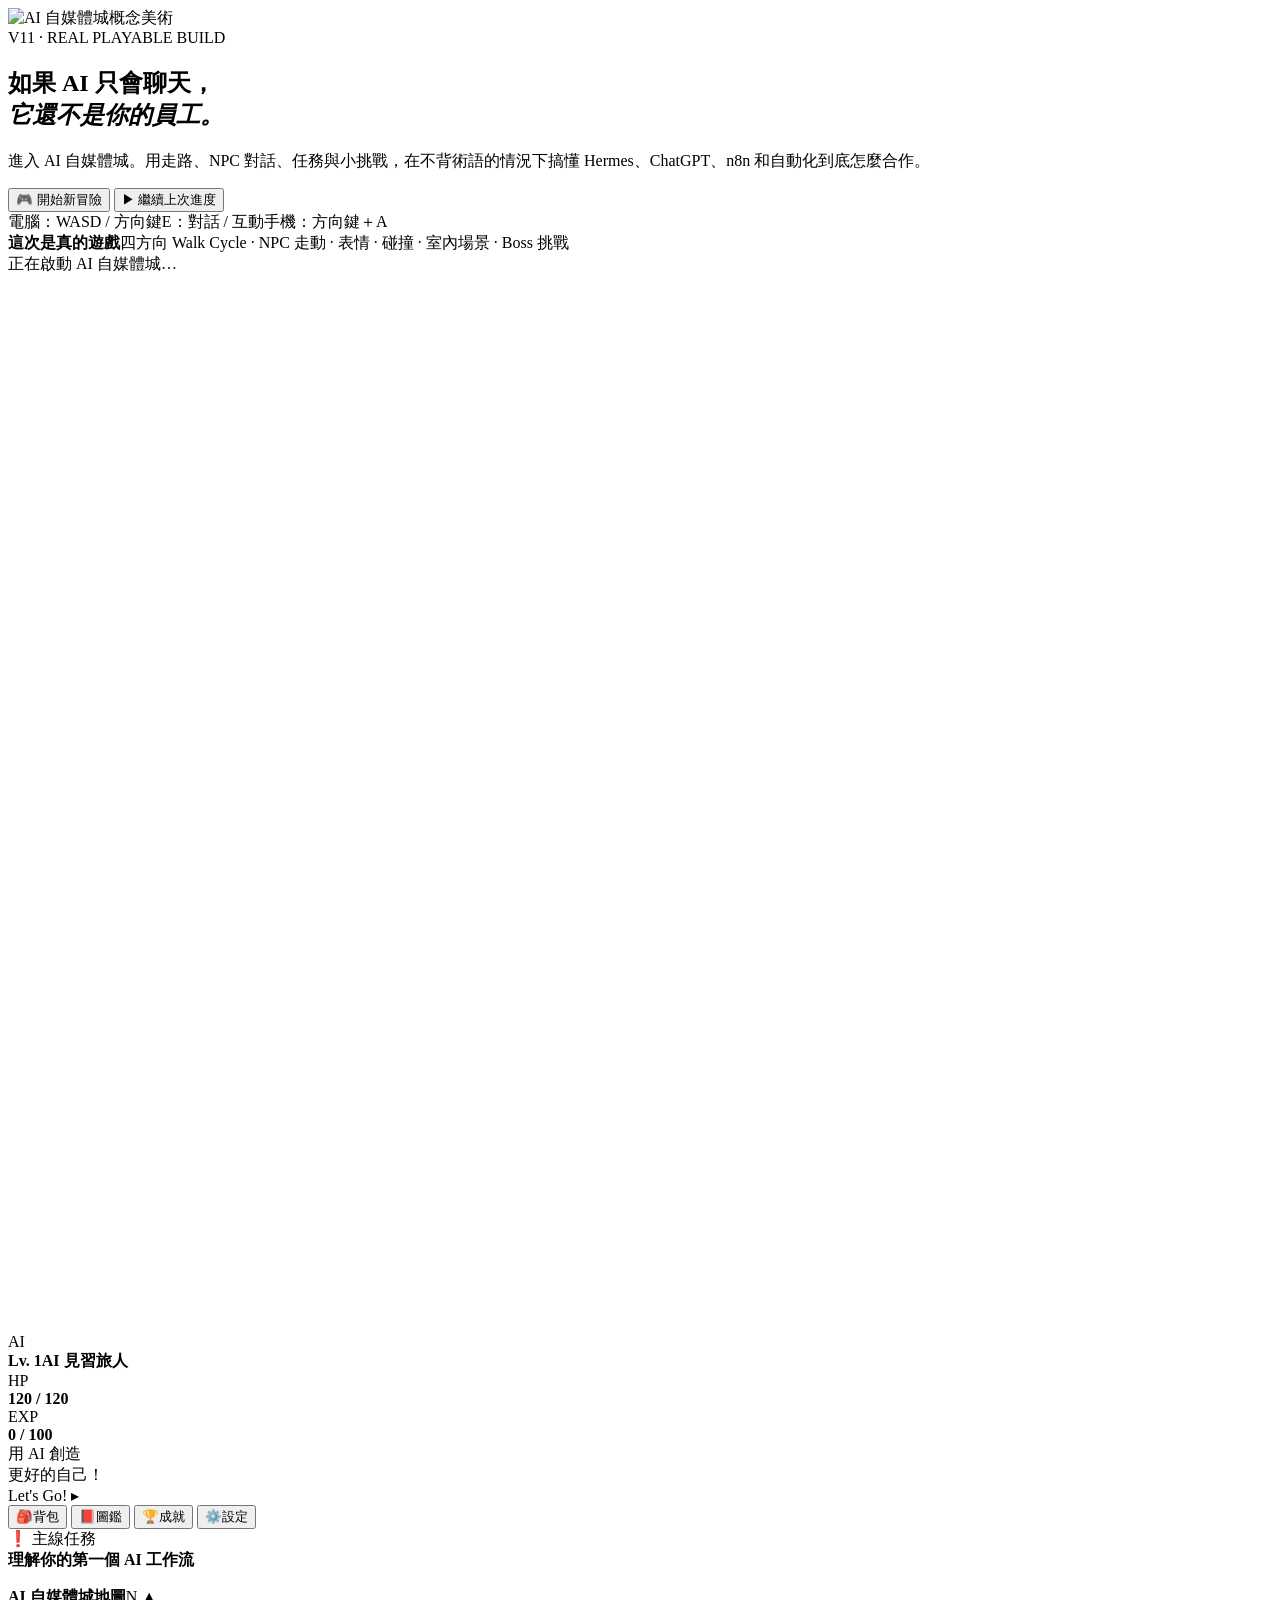
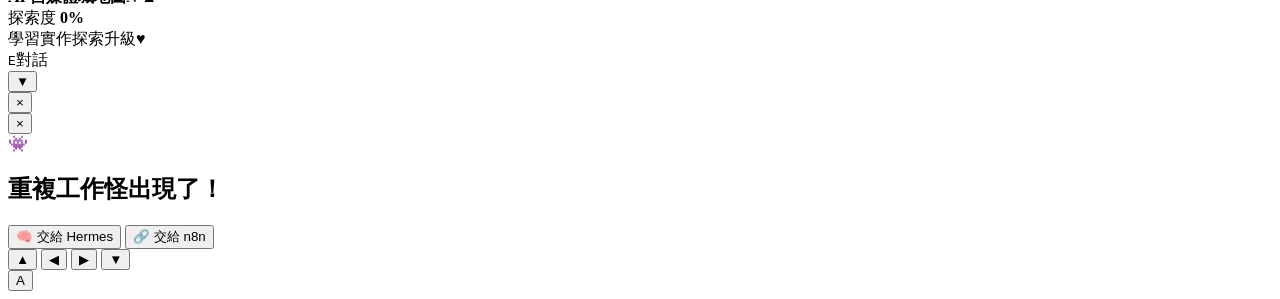
==== hermes-agent-adventure-v11/index.html @ c8101071 "Add tested V11 game entry" ====
<!doctype html>
<html lang="zh-Hant">
<head>
  <meta charset="utf-8">
  <meta name="viewport" content="width=device-width,initial-scale=1,viewport-fit=cover">
  <meta name="theme-color" content="#07162a">
  <title>Hermes AI Agent 冒險 V11｜AI 自媒體城</title>
  <meta name="description" content="可玩的 AI Agent 教學 RPG：走地圖、和 NPC 對話、解任務、打倒重複工作怪，理解 Hermes、ChatGPT、n8n 與自媒體自動化。">
  <link rel="stylesheet" href="styles.css">
</head>
<body>
  <main id="app">
    <section id="splash" class="splash">
      <img class="splash-art" data-concept src="" alt="AI 自媒體城概念美術">
      <div class="splash-shade"></div>
      <div class="splash-copy">
        <span class="version-pill">V11 · REAL PLAYABLE BUILD</span>
        <h1>如果 AI 只會聊天，<br><em>它還不是你的員工。</em></h1>
        <p>進入 AI 自媒體城。用走路、NPC 對話、任務與小挑戰，在不背術語的情況下搞懂 Hermes、ChatGPT、n8n 和自動化到底怎麼合作。</p>
        <div class="splash-actions">
          <button id="startBtn" class="primary-btn" type="button">🎮 開始新冒險</button>
          <button id="continueBtn" class="soft-btn" type="button">▶ 繼續上次進度</button>
        </div>
        <div class="control-help"><span>電腦：WASD / 方向鍵</span><span>E：對話 / 互動</span><span>手機：方向鍵＋A</span></div>
      </div>
      <div class="splash-callout"><b>這次是真的遊戲</b><span>四方向 Walk Cycle · NPC 走動 · 表情 · 碰撞 · 室內場景 · Boss 挑戰</span></div>
    </section>

    <section id="gameShell" class="game-shell" aria-label="Hermes AI Agent 冒險遊戲">
      <div id="bootStatus" class="boot-status">正在啟動 AI 自媒體城…</div>
      <canvas id="gameCanvas" width="1600" height="900" aria-label="遊戲地圖"></canvas>
      <canvas id="miniMap" width="220" height="150" aria-label="迷你地圖"></canvas>

      <div class="hud hud-player">
        <div class="portrait pixel-portrait"><span>AI</span></div>
        <div class="hud-player-copy">
          <div class="hud-line"><b id="playerLevel">Lv. 1</b><strong id="playerTitle">AI 見習旅人</strong></div>
          <div class="bar-row"><span>HP</span><div class="bar"><i class="hp-fill"></i></div><b>120 / 120</b></div>
          <div class="bar-row"><span>EXP</span><div class="bar"><i id="expFill" class="exp-fill"></i></div><b id="expText">0 / 100</b></div>
        </div>
      </div>

      <div class="hud slogan-box">用 AI 創造<br>更好的自己！<br><span>Let's Go! ▸</span></div>

      <div class="top-menu" aria-label="遊戲選單">
        <button data-panel="bag" type="button">🎒<span>背包</span></button>
        <button data-panel="dex" type="button">📕<span>圖鑑</span></button>
        <button data-panel="achieve" type="button">🏆<span>成就</span></button>
        <button data-panel="settings" type="button">⚙️<span>設定</span></button>
      </div>

      <aside class="hud quest-panel">
        <div class="panel-title">❗ 主線任務</div>
        <strong id="questName">理解你的第一個 AI 工作流</strong>
        <ul id="questList"></ul>
      </aside>

      <aside class="hud minimap-panel">
        <div class="minimap-head"><b>AI 自媒體城地圖</b><span>N ▲</span></div>
        <div class="explore-row">探索度 <b id="explorePct">0%</b></div>
      </aside>

      <div class="right-banner"><span>學習</span><span>實作</span><span>探索</span><span>升級</span><b>♥</b></div>
      <div id="interactHint" class="interact-hint"><kbd>E</kbd><span>對話</span></div>
      <div id="areaBanner" class="area-banner"></div>
      <div id="toast" class="toast"></div>

      <div id="dialogue" class="dialogue hidden" role="dialog" aria-modal="true">
        <div id="speakerAvatar" class="speaker-avatar"></div>
        <div class="dialogue-main">
          <div class="dialogue-name" id="speakerName"></div>
          <div class="dialogue-text" id="dialogueText"></div>
          <div id="dialogueMood" class="dialogue-mood"></div>
        </div>
        <button id="dialogueNext" class="dialogue-next" type="button" aria-label="下一句">▼</button>
      </div>

      <div id="panel" class="modal-panel hidden" role="dialog" aria-modal="true">
        <div class="modal-card">
          <button id="panelClose" class="panel-close" type="button">×</button>
          <div id="panelContent"></div>
        </div>
      </div>

      <div id="battle" class="modal-panel hidden" role="dialog" aria-modal="true">
        <div class="battle-card">
          <button id="battleClose" class="panel-close" type="button">×</button>
          <div class="battle-monster">👾</div>
          <h2>重複工作怪出現了！</h2>
          <p id="battleQuestion"></p>
          <div class="battle-actions">
            <button data-answer="hermes" type="button">🧠 交給 Hermes</button>
            <button data-answer="n8n" type="button">🔗 交給 n8n</button>
          </div>
          <div id="battleFeedback" class="battle-feedback"></div>
          <div class="monster-hp"><i id="monsterHp"></i></div>
        </div>
      </div>

      <div class="mobile-controls" aria-label="手機控制器">
        <div class="dpad">
          <button data-dir="up" type="button">▲</button>
          <button data-dir="left" type="button">◀</button>
          <button data-dir="right" type="button">▶</button>
          <button data-dir="down" type="button">▼</button>
        </div>
        <button id="mobileAction" class="action-a" type="button">A</button>
      </div>
    </section>
  </main>
  <script src="../hermes-agent-adventure-v10/concept1.js"></script>
  <script src="../hermes-agent-adventure-v10/concept2.js"></script>
  <script src="../hermes-agent-adventure-v10/concept3.js"></script>
  <script src="concept-loader.js"></script>
  <script src="game.js"></script>
</body>
</html>
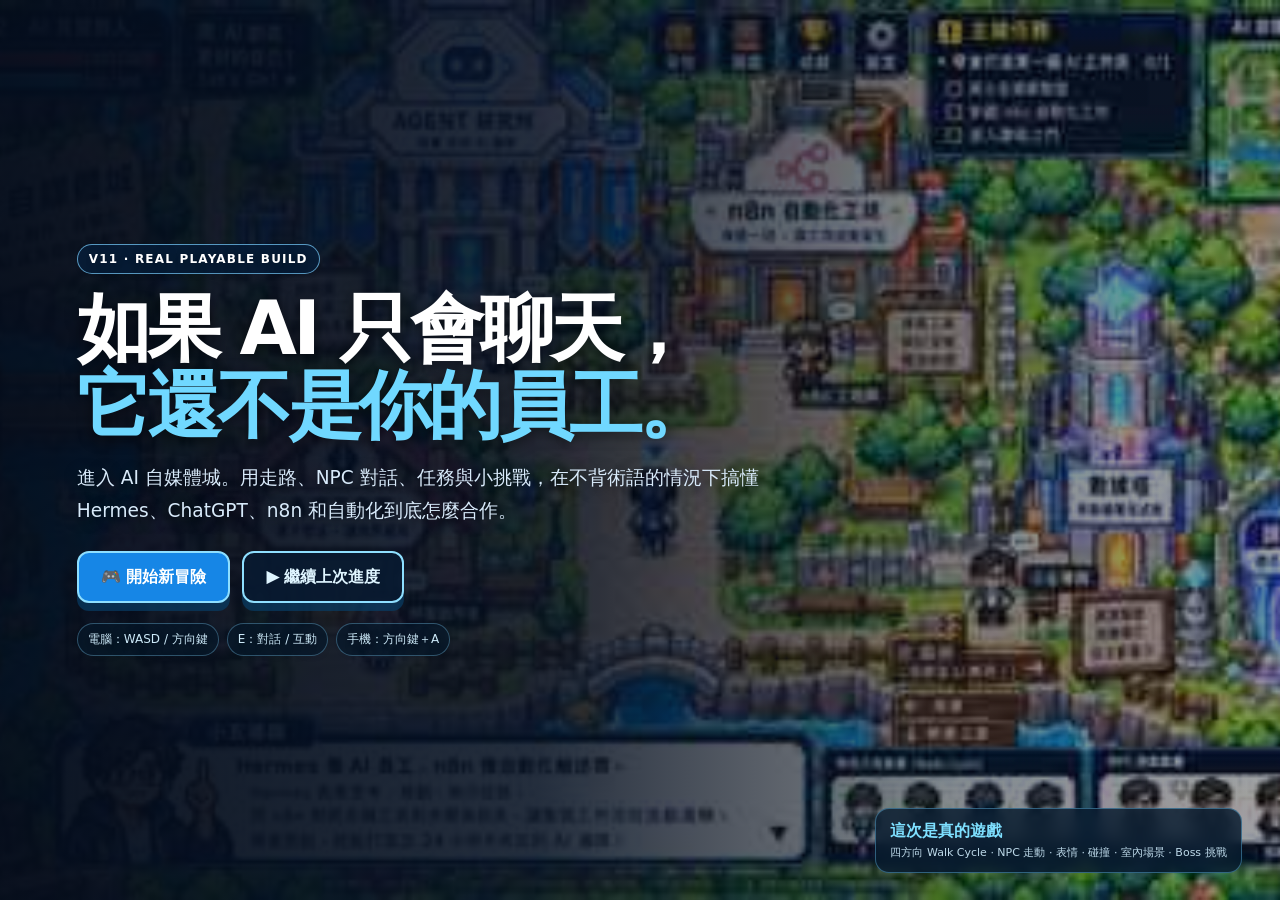
==== commit 1328bb85: "Switch V11 deployment to tested modular game runtime" ====
--- a/hermes-agent-adventure-v11/index.html
+++ b/hermes-agent-adventure-v11/index.html
@@ -112,6 +112,9 @@
   <script src="../hermes-agent-adventure-v10/concept2.js"></script>
   <script src="../hermes-agent-adventure-v10/concept3.js"></script>
   <script src="concept-loader.js"></script>
-  <script src="game.js"></script>
+  <script src="core.js"></script>
+  <script src="render.js"></script>
+  <script src="gameplay.js"></script>
+  <script src="main.js"></script>
 </body>
-</html>
+</html>
--- a/hermes-agent-adventure-v11/styles.css
+++ b/hermes-agent-adventure-v11/styles.css
@@ -0,0 +1,3 @@
+:root{--navy:#07162a;--navy2:#0b2342;--blue:#38a7ff;--cyan:#59ddff;--gold:#ffd15a;--ink:#102438;--white:#f8fbff;--line:#58b9ff;--shadow:0 18px 40px rgba(0,0,0,.34)}*{box-sizing:border-box}html,body{width:100%;height:100%;margin:0;overflow:hidden;background:#061221;font-family:"Noto Sans TC",system-ui,-apple-system,sans-serif}button{font:inherit}.hidden{display:none!important}#app{width:100%;height:100%}.splash{position:fixed;inset:0;display:grid;place-items:center;overflow:hidden;background:#061221;z-index:50}.splash-art{position:absolute;inset:0;width:100%;height:100%;object-fit:cover;filter:saturate(1.08) brightness(.72)}.splash-shade{position:absolute;inset:0;background:linear-gradient(90deg,rgba(4,13,28,.96) 0%,rgba(5,16,34,.82) 42%,rgba(6,18,33,.28) 74%,rgba(5,12,22,.12) 100%)}.splash-copy{position:relative;width:min(760px,calc(100% - 40px));margin-right:auto;margin-left:6vw;color:white;text-shadow:0 3px 14px rgba(0,0,0,.55)}.version-pill{display:inline-block;padding:7px 11px;border:1px solid rgba(123,209,255,.7);border-radius:999px;background:rgba(8,31,59,.82);font-size:12px;font-weight:900;letter-spacing:.1em}.splash h1{font-size:clamp(42px,5.8vw,82px);line-height:1.04;margin:16px 0 18px;letter-spacing:-.05em}.splash h1 em{font-style:normal;color:#70d8ff}.splash p{font-size:clamp(16px,1.45vw,21px);line-height:1.75;max-width:700px;color:#d8eafa}.splash-actions{display:flex;gap:12px;flex-wrap:wrap;margin-top:24px}.primary-btn,.soft-btn{min-height:52px;border-radius:12px;padding:0 22px;font-weight:950;border:2px solid #8edfff;box-shadow:0 8px 0 rgba(8,60,100,.7);cursor:pointer;transition:.15s}.primary-btn{background:#1686e6;color:#fff}.soft-btn{background:rgba(8,26,49,.86);color:#dff5ff}.primary-btn:hover,.soft-btn:hover{transform:translateY(-2px)}.control-help{display:flex;gap:8px;flex-wrap:wrap;margin-top:20px}.control-help span{padding:7px 10px;border-radius:999px;background:rgba(7,25,44,.72);border:1px solid rgba(125,200,240,.35);font-size:12px;color:#cce9f8}.splash-callout{position:absolute;right:3vw;bottom:3vh;display:grid;gap:3px;padding:12px 14px;border-radius:14px;background:rgba(6,25,45,.8);border:1px solid rgba(109,200,247,.4);color:#fff;backdrop-filter:blur(10px)}.splash-callout b{color:#7ee0ff}.splash-callout span{font-size:11px;color:#bdd9e9}.game-shell{position:fixed;inset:0;display:grid;place-items:center;background:#07111d center/cover no-repeat}.game-shell:before{content:"";position:absolute;inset:0;background:rgba(3,12,23,.52);pointer-events:none}.game-shell canvas#gameCanvas{position:relative;z-index:1;width:min(100vw,177.78vh);height:min(100vh,56.25vw);background:#5ca45a;box-shadow:0 0 0 4px #07162a,0 0 0 7px #2c6c9e,var(--shadow);image-rendering:pixelated}.boot-status{position:absolute;z-index:60;left:50%;top:50%;transform:translate(-50%,-50%);padding:12px 16px;border-radius:12px;background:#0b2543;color:#dff4ff;border:2px solid #54bfff;font-weight:900}.hud{position:absolute;z-index:4;color:white;background:linear-gradient(180deg,rgba(12,34,59,.97),rgba(7,23,43,.98));border:3px solid #54bfff;box-shadow:0 0 0 2px #102033,0 8px 16px rgba(0,0,0,.34),inset 0 0 0 2px rgba(255,255,255,.08);border-radius:7px}.hud-player{top:14px;left:18px;display:flex;gap:12px;padding:9px 12px;width:320px}.pixel-portrait{width:70px;height:70px;border-radius:50%;border:4px solid #70caff;background:radial-gradient(circle at 50% 42%,#f0c2a5 0 24%,#172c4b 25% 45%,#0f1724 46% 100%);display:grid;place-items:end center}.pixel-portrait span{font-size:10px;margin-bottom:7px;padding:2px 4px;background:#1a8ef0;border-radius:4px}.hud-player-copy{flex:1}.hud-line{display:flex;align-items:center;gap:10px}.hud-line b,.hud-line strong{font-size:18px}.bar-row{display:grid;grid-template-columns:34px 1fr 63px;gap:6px;align-items:center;font-size:11px;margin-top:6px}.bar{height:10px;background:#081322;border:2px solid #bddfff}.bar i{display:block;height:100%}.hp-fill{width:100%;background:#fa5d67}.exp-fill{width:0;background:#45c8ff;transition:width .3s}.slogan-box{top:14px;left:350px;width:154px;padding:8px 11px;font-size:17px;line-height:1.3;font-weight:900}.slogan-box span{font-size:13px;color:#ffd75b}.top-menu{position:absolute;z-index:4;top:14px;left:50%;transform:translateX(-50%);display:flex;gap:5px}.top-menu button{width:72px;height:72px;border:3px solid #3fb6ff;background:linear-gradient(#173b67,#0b203b);color:white;border-radius:8px;box-shadow:0 5px 0 #06182e;cursor:pointer;font-size:25px}.top-menu button:active{transform:translateY(3px);box-shadow:0 2px 0 #06182e}.top-menu button span{display:block;font-size:10px;font-weight:900;margin-top:1px}.quest-panel{top:14px;right:245px;width:290px;padding:10px 13px}.panel-title{font-size:17px;font-weight:950;color:#ffd452}.quest-panel>strong{font-size:13px;display:block;margin:5px 0 7px}.quest-panel ul{list-style:none;padding:0;margin:0;display:grid;gap:4px}.quest-panel li{font-size:11px;color:#dceaf6}.quest-panel li.done{text-decoration:line-through;color:#75e6a7}.minimap-panel{top:14px;right:18px;width:215px;height:187px;padding:8px}.minimap-head{display:flex;justify-content:space-between;align-items:center;font-size:12px}#miniMap{position:absolute;z-index:5;right:28px;top:49px;width:195px;height:132px;border:2px solid #65c7ff;background:#7cae6b;image-rendering:pixelated}.explore-row{position:absolute;right:10px;bottom:5px;font-size:10px}.right-banner{position:absolute;z-index:4;right:13px;top:220px;display:grid;background:#1d6ac1;border:4px solid #f4bd48;box-shadow:0 6px 0 #0d2d54;border-radius:4px;overflow:hidden}.right-banner span{padding:8px 10px;color:white;font-weight:900;border-bottom:1px solid rgba(255,255,255,.23);writing-mode:vertical-rl}.right-banner b{padding:5px;text-align:center;color:#ff9bb2}.interact-hint{position:absolute;z-index:8;left:50%;bottom:190px;transform:translateX(-50%) translateY(12px);opacity:0;transition:.2s;background:rgba(4,20,36,.93);color:white;border:2px solid #6fd1ff;padding:8px 12px;border-radius:8px;display:flex;gap:8px;align-items:center}.interact-hint.show{opacity:1;transform:translateX(-50%)}.interact-hint kbd{background:white;color:#102235;padding:4px 7px;border-radius:5px;font-weight:900}.area-banner,.toast{position:absolute;left:50%;transform:translateX(-50%);opacity:0;pointer-events:none;transition:.25s;z-index:11}.area-banner{top:110px;padding:10px 18px;border-radius:999px;background:rgba(8,26,46,.92);color:#fff;border:2px solid #66cbff;font-weight:900}.toast{top:160px;padding:10px 14px;background:#fff5bc;color:#553f1d;border:3px solid #e1b543;border-radius:7px;font-weight:900;box-shadow:var(--shadow)}.area-banner.show,.toast.show{opacity:1}.dialogue{position:absolute;z-index:20;left:13.5%;right:13.5%;bottom:12px;min-height:165px;border-radius:8px;background:linear-gradient(#fff,#edf8ff);border:6px solid #12385d;box-shadow:0 0 0 3px #59bdff,0 8px 30px rgba(0,0,0,.45);display:grid;grid-template-columns:150px 1fr 48px;gap:15px;padding:12px 18px;color:#17304d}.speaker-avatar{width:130px;height:130px;background:linear-gradient(#182c47,#0a1524);border:4px solid #52bdfc;border-radius:5px;display:grid;place-items:center;overflow:hidden}.speaker-avatar canvas{width:100%;height:100%;image-rendering:pixelated}.dialogue-name{display:inline-block;background:#11395e;color:#fff;border:3px solid #65c8ff;padding:5px 18px;font-weight:950;transform:translateY(-27px);margin-bottom:-17px}.dialogue-text{font-size:18px;line-height:1.65;font-weight:800}.dialogue-text small{display:block;font-size:14px;color:#466079;margin-top:8px}.dialogue-mood{font-size:11px;color:#7390aa;margin-top:7px}.dialogue-next{align-self:end;border:0;background:transparent;color:#14365c;font-size:28px;cursor:pointer;animation:bob .7s infinite alternate}.modal-panel{position:absolute;z-index:30;inset:0;display:grid;place-items:center;background:rgba(3,12,23,.66);backdrop-filter:blur(4px)}.modal-card,.battle-card{position:relative;width:min(820px,90vw);max-height:82vh;overflow:auto;border:5px solid #5ec3ff;background:linear-gradient(#f7fbff,#eaf4fb);color:#14304d;border-radius:10px;box-shadow:0 0 0 3px #102c4c,var(--shadow);padding:28px}.panel-close{position:absolute;right:11px;top:11px;width:38px;height:38px;border:2px solid #2a5d87;background:#fff;color:#193651;font-size:22px;font-weight:900;border-radius:8px;cursor:pointer}.dex-grid,.bag-grid,.ach-grid{display:grid;grid-template-columns:repeat(3,1fr);gap:10px}.info-card{padding:14px;border:3px solid #2d628b;background:white;border-radius:8px;box-shadow:0 5px 0 #d2e1ec}.info-card.locked{filter:grayscale(1);opacity:.45}.info-card .icon{font-size:28px}.battle-card{text-align:center}.battle-monster{font-size:90px;animation:monsterFloat .7s ease-in-out infinite alternate}.battle-card p{font-size:19px;font-weight:900}.battle-actions{display:grid;grid-template-columns:1fr 1fr;gap:12px}.battle-actions button{min-height:60px;border:3px solid #2c628b;border-radius:7px;background:#fff;font-weight:900;cursor:pointer}.battle-actions button:hover{background:#dff4ff}.battle-feedback{min-height:40px;padding-top:12px;font-weight:900}.monster-hp{height:18px;border:3px solid #1b3650;background:#dfe8ee}.monster-hp i{display:block;height:100%;width:100%;background:#f35d67;transition:.35s}.interior-scene{text-align:center}.interior-icon{font-size:64px}.interior-floor{display:grid;grid-template-columns:repeat(4,1fr);gap:10px;margin:20px 0}.interior-floor span{font-size:34px;padding:22px;border:3px solid #4d7a9d;border-radius:10px;background:#fff}.mobile-controls{display:none;position:absolute;inset:auto 13px 15px 13px;z-index:15;pointer-events:none}.dpad{width:150px;height:150px;position:relative;pointer-events:auto}.dpad button{position:absolute;width:52px;height:52px;border:3px solid #244d72;background:rgba(238,248,255,.93);border-radius:9px;font-size:20px;color:#18344f}.dpad button[data-dir="up"]{left:49px;top:0}.dpad button[data-dir="down"]{left:49px;bottom:0}.dpad button[data-dir="left"]{left:0;top:49px}.dpad button[data-dir="right"]{right:0;top:49px}.action-a{pointer-events:auto;position:absolute;right:18px;bottom:20px;width:82px;height:82px;border-radius:50%;border:5px solid #7a5617;background:#ffd452;color:#6f4d0c;font-size:30px;font-weight:950;box-shadow:0 7px 0 #8f681c}@keyframes bob{to{transform:translateY(5px)}}@keyframes monsterFloat{to{transform:translateY(-7px)}}
+@media(max-width:920px){.game-shell canvas#gameCanvas{width:100vw;height:56.25vw;max-height:100vh}.hud-player{transform:scale(.74);transform-origin:top left}.slogan-box{display:none}.top-menu{top:7px;transform:translateX(-50%) scale(.72);transform-origin:top center}.quest-panel{right:8px;top:92px;width:220px;transform:scale(.82);transform-origin:top right}.minimap-panel,#miniMap{display:none}.right-banner{display:none}.dialogue{left:4%;right:4%;bottom:105px;grid-template-columns:90px 1fr 34px;min-height:125px;padding:9px 12px}.speaker-avatar{width:82px;height:82px}.dialogue-text{font-size:15px}.mobile-controls{display:flex}.interact-hint{bottom:165px}.splash-copy{margin-left:6vw}.splash-callout{display:none}}
+@media(max-width:560px){.splash h1{font-size:39px}.splash-copy{margin-left:18px}.top-menu{left:54%;transform:translateX(-50%) scale(.65)}.quest-panel{top:78px}.dialogue{grid-template-columns:68px 1fr 28px;bottom:132px}.speaker-avatar{width:62px;height:62px}.dialogue-text{font-size:14px}.dpad{transform:scale(.88);transform-origin:left bottom}.action-a{transform:scale(.88);transform-origin:right bottom}}
